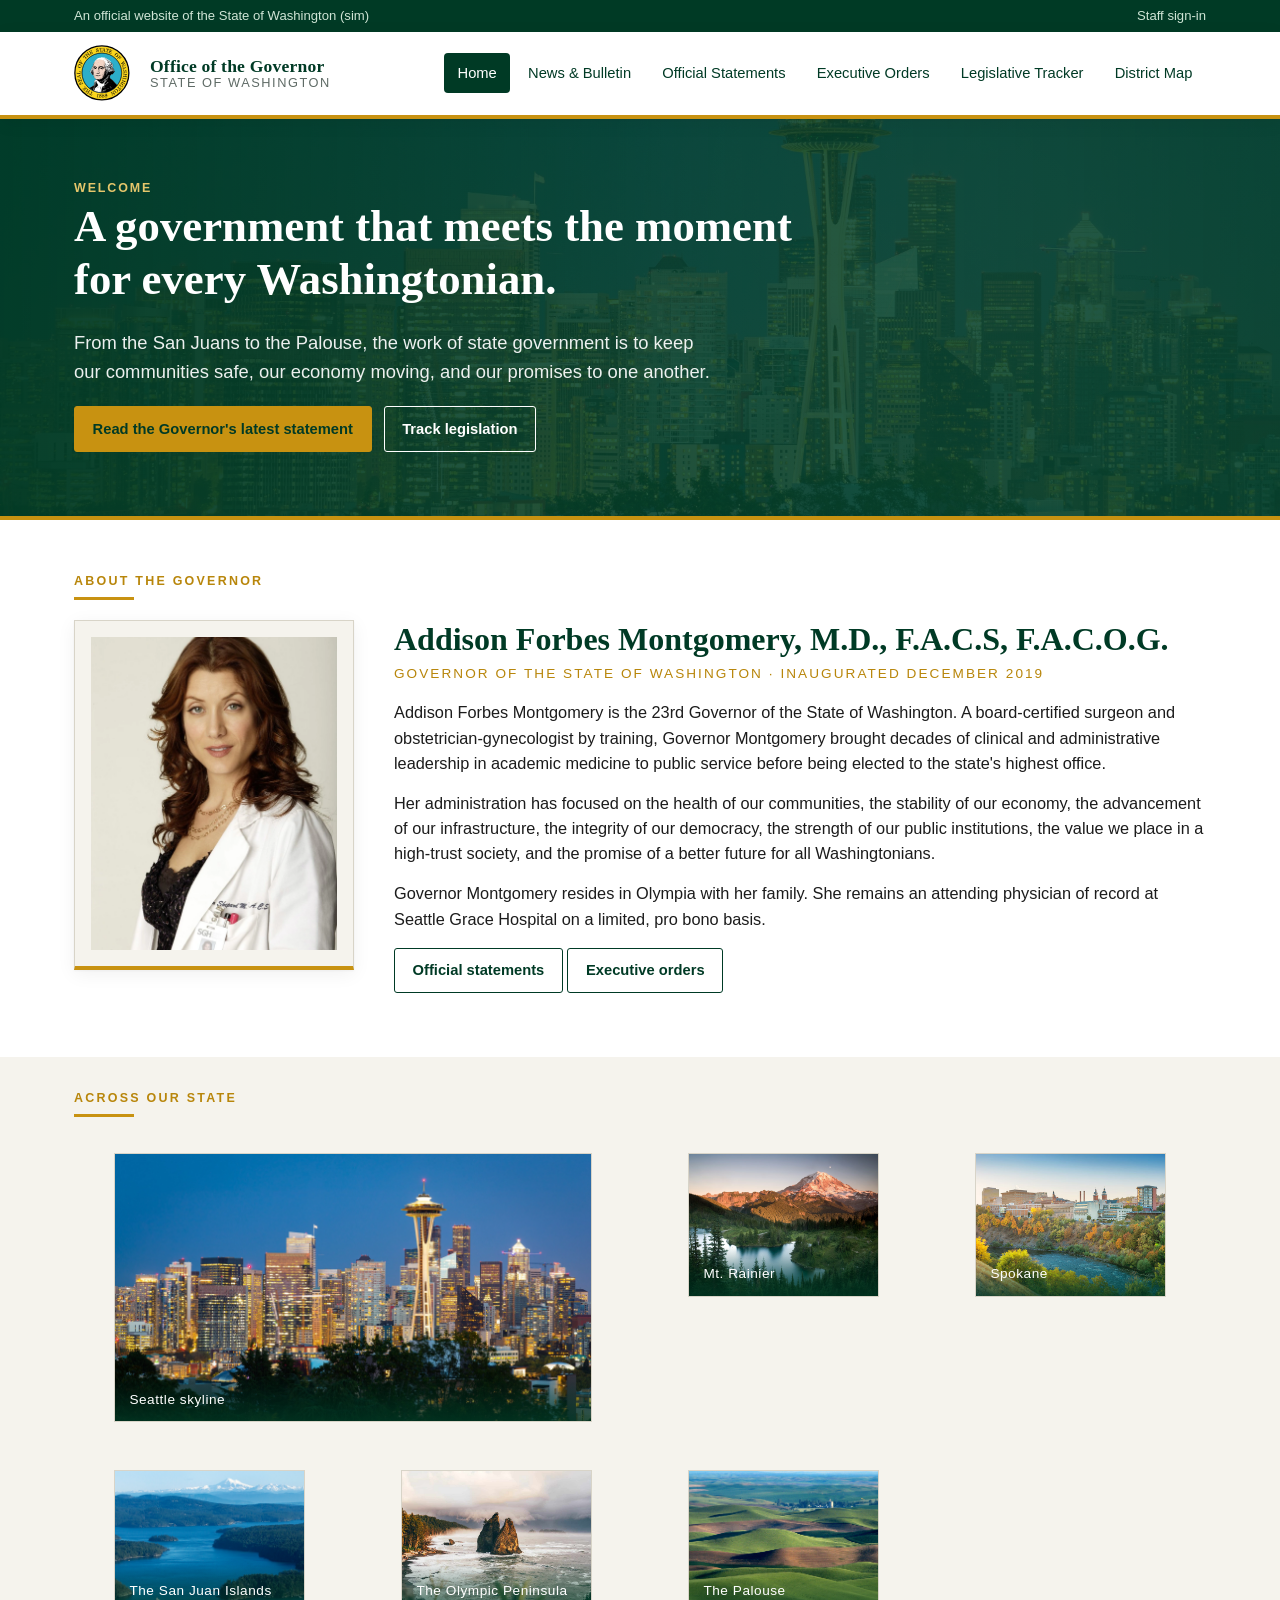
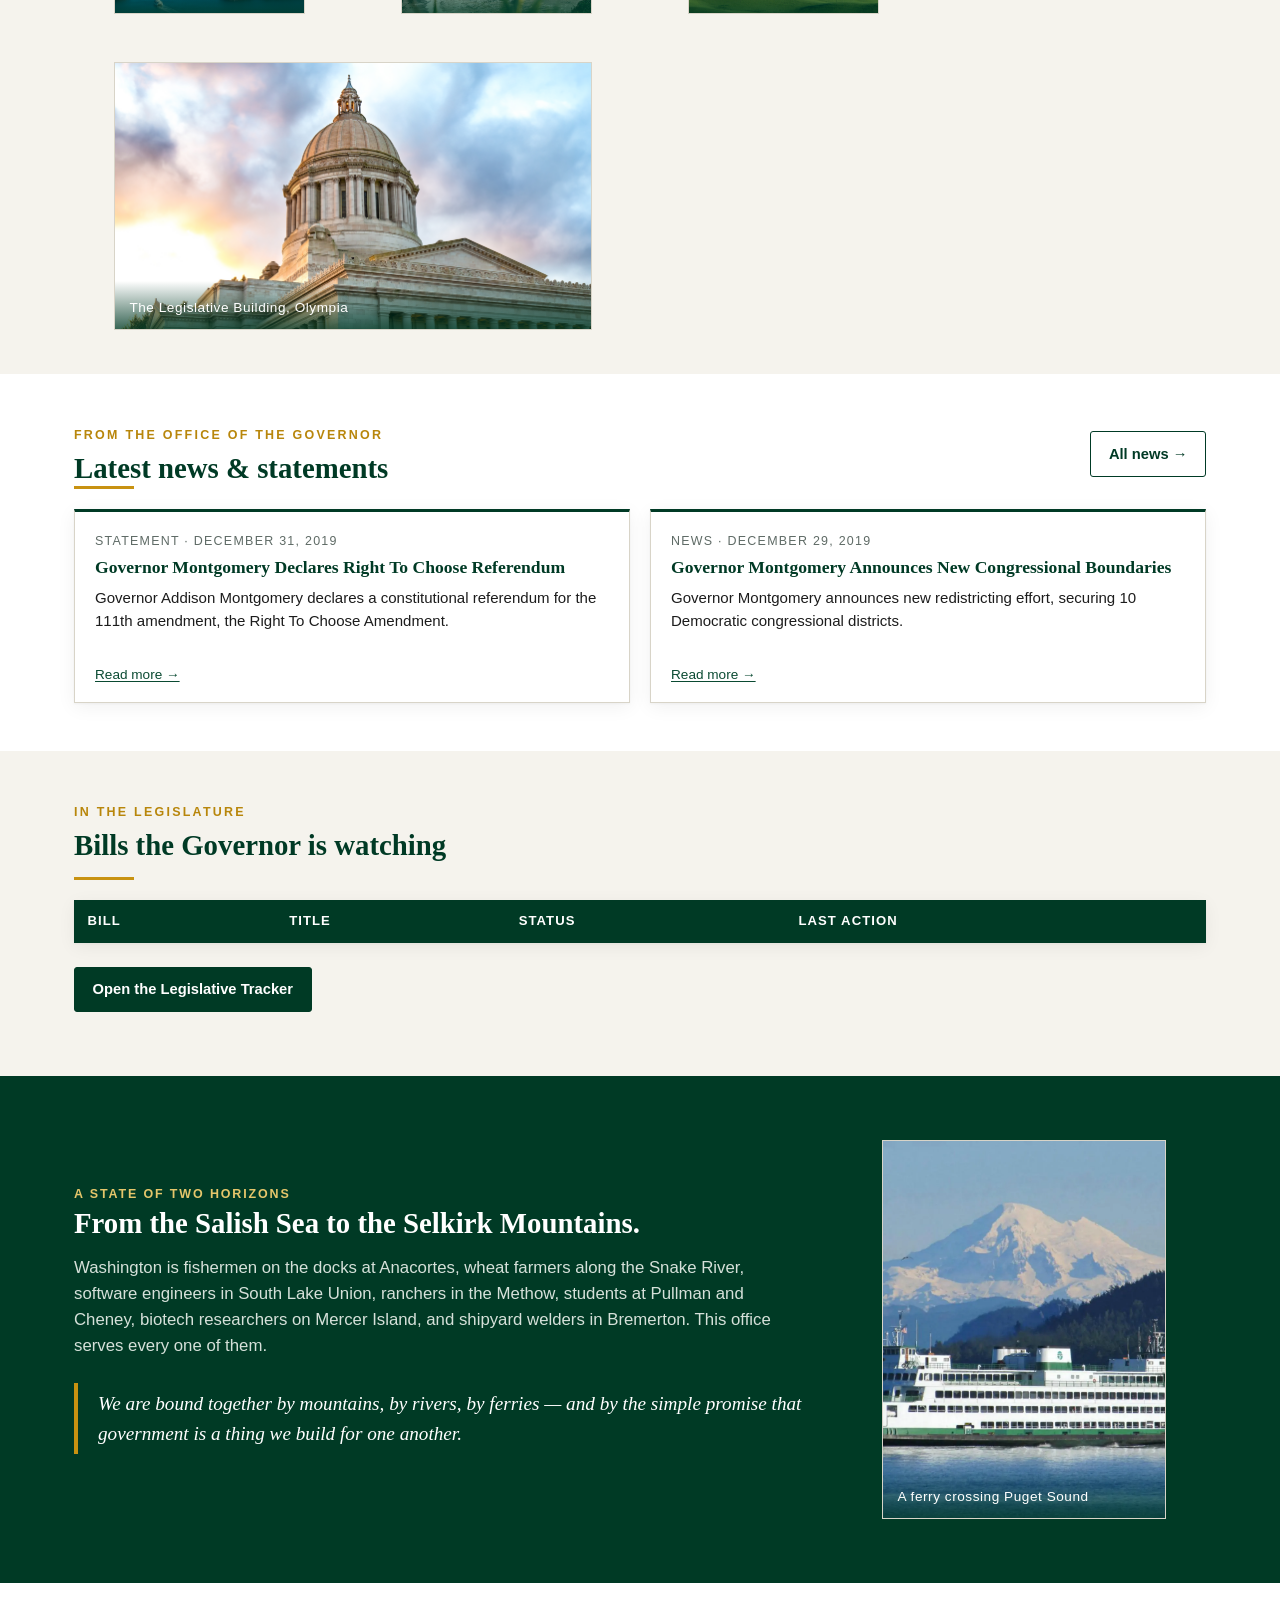
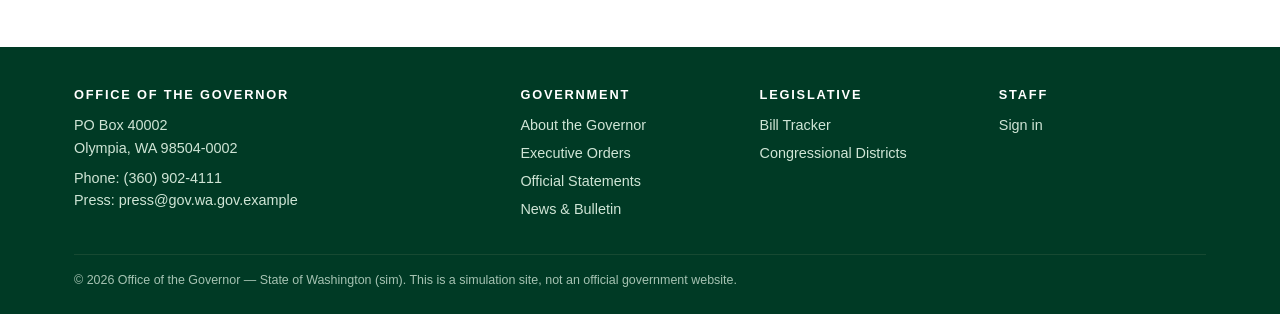
==== index.html @ b560ddc1 "First commit" ====
<!DOCTYPE html>
<html lang="en">
<head>
  <meta charset="UTF-8">
  <meta name="viewport" content="width=device-width, initial-scale=1">
  <title>Office of the Governor — State of Washington</title>
  <link rel="stylesheet" href="css/style.css">
  <link rel="icon" type="image/svg+xml" href="assets/stateseal.svg">
</head>
<body>
  <div id="chrome-header"></div>

  <!-- HERO -->
  <section class="hero">
    <div class="container">
      <span class="kicker" style="color: var(--gold-300);">Welcome</span>
      <h1 id="hero-headline">A government that meets the moment for every Washingtonian.</h1>
      <p class="lede" id="hero-lede">From the San Juans to the Palouse, the work of state government is to keep our communities safe, our economy moving, and our promises to one another.</p>
      <div class="actions">
        <a class="btn gold" id="hero-primary" href="statements.html">Read the Governor's latest statement</a>
        <a class="btn ghost" id="hero-secondary" href="legislation.html" style="color:#fff; border-color:#fff;">Track legislation</a>
      </div>
    </div>
  </section>

  <!-- ABOUT THE GOVERNOR -->
  <section id="about">
    <div class="container">
      <span class="section-eyebrow">About the Governor</span>
      <hr class="gold-rule">
      <div class="governor-card">
        <div class="portrait">
          <!-- Drop a file at /assets/governor-portrait.jpg to populate. -->
          <img src="assets/photos/governor-portrait.jpg" alt="Portrait of the Governor"
               onerror="this.remove(); this.parentNode.insertAdjacentText('beforeend','Portrait placeholder — drop assets/governor-portrait.jpg here');">
        </div>
        <div>
          <h2 class="name" id="gov-name">Governor</h2>
          <div class="role" id="gov-role">Governor of the State of Washington</div>
          <div class="bio" id="gov-bio">
            <p class="skeleton">Loading biography…</p>
          </div>
          <p class="mt-2">
            <a class="btn ghost" href="statements.html">Official statements</a>
            <a class="btn ghost" href="executive-orders.html">Executive orders</a>
          </p>
        </div>
      </div>
    </div>
  </section>

  <section class="alt tight">
    <div class="container">
      <span class="section-eyebrow">Across our State</span>
      <hr class="gold-rule">
      <div class="photo-grid">
        <div data-slot data-src="assets/photos/seattle.webp"  data-label="Seattle skyline" data-class="wide"></div>
        <div data-slot data-src="assets/photos/rainier.jpg"  data-label="Mt. Rainier"></div>
        <div data-slot data-src="assets/photos/spokane.jpg"  data-label="Spokane"></div>
        <div data-slot data-src="assets/photos/sanjuans.jpg" data-label="The San Juan Islands"></div>
        <div data-slot data-src="assets/photos/olympics.jpg" data-label="The Olympic Peninsula"></div>
        <div data-slot data-src="assets/photos/palouse.jpg"  data-label="The Palouse"></div>
        <div data-slot data-src="assets/photos/capitol.jpg"  data-label="The Legislative Building, Olympia" data-class="wide"></div>
      </div>
    </div>
  </section>

  <!-- LATEST FROM THE OFFICE -->
  <section>
    <div class="container">
      <div class="flex between align-center" style="flex-wrap:wrap;">
        <div>
          <span class="section-eyebrow">From the Office of the Governor</span>
          <h2 class="mb-0">Latest news &amp; statements</h2>
        </div>
        <a href="news.html" class="btn ghost">All news →</a>
      </div>
      <hr class="gold-rule">
      <div class="card-grid" id="latest-mix">
        <div class="skeleton">Loading latest items…</div>
      </div>
    </div>
  </section>

  <!-- LEGISLATIVE PRIORITIES SNIPPET -->
  <section class="alt">
    <div class="container">
      <span class="section-eyebrow">In the Legislature</span>
      <h2>Bills the Governor is watching</h2>
      <hr class="gold-rule">
      <div id="legislative-snippet">
        <div class="skeleton">Loading legislation…</div>
      </div>
      <p class="mt-3"><a class="btn" href="legislation.html">Open the Legislative Tracker</a></p>
    </div>
  </section>

  <!-- DEEP-SECTION: connect WA imagery -->
  <section class="deep">
    <div class="container">
      <div style="display:grid; grid-template-columns: 2fr 1fr; gap: 2.5rem; align-items:center;" id="deep-grid">
        <div>
          <span class="kicker" style="color: var(--gold-300);">A state of two horizons</span>
          <h2>From the Salish Sea to the Selkirk Mountains.</h2>
          <p style="font-size:1.05rem; opacity:.92;">
            Washington is fishermen on the docks at Anacortes, wheat farmers along the Snake River,
            software engineers in South Lake Union, ranchers in the Methow, students at Pullman and
            Cheney, biotech researchers on Mercer Island, and shipyard welders in Bremerton. This
            office serves every one of them.
          </p>
          <blockquote class="pull" style="color:#fff; border-color: var(--gold-500);">
            We are bound together by mountains, by rivers, by ferries — and by the simple promise
            that government is a thing we build for one another.
          </blockquote>
        </div>
        <div data-slot data-src="assets/photos/ferry.jpg" data-label="A ferry crossing Puget Sound" data-class="tall"></div>
      </div>
    </div>
  </section>

  <div id="chrome-footer"></div>

  <script src="js/main.js"></script>
  <script src="js/data-loader.js"></script>
  <script>
    renderChrome("home");

    // Mount photo slots
    document.querySelectorAll("[data-slot]").forEach(el => {
      const src = el.getAttribute("data-src");
      const label = el.getAttribute("data-label");
      const cls = el.getAttribute("data-class") || "";
      el.outerHTML = photoSlot({ src, label, className: cls });
    });

    (async () => {
      // Site copy + governor bio
      try {
        const site = await loadData("site");
        document.getElementById("hero-headline").textContent = site.hero.headline;
        document.getElementById("hero-lede").textContent = site.hero.lede;
        document.getElementById("hero-primary").textContent = site.hero.primaryCta.label;
        document.getElementById("hero-primary").href = site.hero.primaryCta.href;
        document.getElementById("hero-secondary").textContent = site.hero.secondaryCta.label;
        document.getElementById("hero-secondary").href = site.hero.secondaryCta.href;

        document.getElementById("gov-name").textContent = site.governor.name;
        document.getElementById("gov-role").textContent =
          `${site.governor.title} · ${site.governor.tenure}`;
        document.getElementById("gov-bio").innerHTML = site.governor.bio
          .map(p => `<p>${escapeHTML(p)}</p>`).join("");

        // Update title
        document.title = `${site.governor.shortName} — Office of the Governor, Washington State`;
      } catch (err) {
        document.getElementById("gov-bio").innerHTML =
          `<p class="muted">Could not load site copy: ${escapeHTML(err.message)}</p>`;
      }

      // Latest mix: 3 newest from news + statements combined
      try {
        const [news, statements] = await Promise.all([
          loadData("news"), loadData("statements")
        ]);
        const mix = sortByDate([
          ...news.map(n => ({ kind: "News",      ...n, href: `news.html#${n.id}` })),
          ...statements.map(s => ({ kind: "Statement", ...s, href: `statements.html#${s.id}` }))
        ]).slice(0, 3);

        document.getElementById("latest-mix").innerHTML = mix.map(item => `
          <article class="card">
            <div class="meta">${escapeHTML(item.kind)} · ${formatDate(item.date)}</div>
            <h3>${escapeHTML(item.title)}</h3>
            <p class="excerpt">${escapeHTML(item.excerpt || item.summary || "")}</p>
            <div class="footer"><a href="${item.href}">Read more →</a></div>
          </article>
        `).join("");
      } catch (err) {
        document.getElementById("latest-mix").innerHTML =
          `<div class="callout danger">Could not load news/statements: ${escapeHTML(err.message)}</div>`;
      }

      // Legislative snippet: top 4 bills
      try {
        const bills = await loadData("bills");
        const top = sortByDate(bills, "lastAction").slice(0, 4);
        const rows = top.map(b => `
          <tr>
            <td><strong><a href="legislation.html#${escapeHTML(b.id)}">${escapeHTML(b.id)}</a></strong></td>
            <td>${escapeHTML(b.title)}</td>
            <td>${statusPill(b.status)}</td>
            <td class="muted">${formatDateShort(b.lastAction)}</td>
          </tr>
        `).join("");
        document.getElementById("legislative-snippet").innerHTML = `
          <table class="data">
            <thead><tr><th>Bill</th><th>Title</th><th>Status</th><th>Last action</th></tr></thead>
            <tbody>${rows}</tbody>
          </table>
        `;
      } catch (err) {
        document.getElementById("legislative-snippet").innerHTML =
          `<div class="callout danger">Could not load legislation: ${escapeHTML(err.message)}</div>`;
      }
    })();
  </script>
</body>
</html>
---- css/style.css ----
/* =========================================================
   Office of the Governor — Washington State (mockup)
   Palette inspired by wa.gov: deep evergreen + gold + cream
   ========================================================= */

:root {
  --green-900: #003a25;
  --green-800: #0a4a32;
  --green-700: #1d6048;
  --green-500: #5b8c5a;
  --gold-600:  #b8860b;
  --gold-500:  #c89211;
  --gold-300:  #e5c66b;
  --cream:     #f5f3ed;
  --paper:     #fbfaf6;
  --ink:       #1c1c1c;
  --muted:     #5f6b66;
  --line:      #d8d4c8;
  --danger:    #8b1e1e;
  --info:      #2b5d8a;
  --shadow:    0 1px 2px rgba(0,0,0,.04), 0 4px 18px rgba(0,0,0,.06);
  --serif: "Georgia", "Times New Roman", "Cambria", serif;
  --sans:  "Helvetica Neue", "Helvetica", "Arial", "Segoe UI", system-ui, sans-serif;
}

* { box-sizing: border-box; }

html, body {
  margin: 0;
  padding: 0;
  font-family: var(--sans);
  color: var(--ink);
  background: #fff;
  line-height: 1.55;
  font-size: 16px;
}

a { color: var(--green-800); text-decoration: underline; text-underline-offset: 2px; }
a:hover { color: var(--gold-600); }

img { max-width: 100%; display: block; }

h1, h2, h3, h4 {
  font-family: var(--serif);
  color: var(--green-900);
  margin: 0 0 .5em;
  line-height: 1.2;
  font-weight: 600;
}
h1 { font-size: 2.4rem; }
h2 { font-size: 1.8rem; }
h3 { font-size: 1.25rem; }

p { margin: 0 0 1em; }

/* ---------- Top utility / nav bar ---------- */

.utility-bar {
  background: var(--green-900);
  color: #cfe5d6;
  font-size: .82rem;
  padding: .35rem 0;
}
.utility-bar .container { display: flex; justify-content: space-between; gap: 1rem; }
.utility-bar a { color: #cfe5d6; text-decoration: none; }
.utility-bar a:hover { color: var(--gold-300); }

.site-header {
  background: #fff;
  border-bottom: 4px solid var(--gold-500);
  box-shadow: var(--shadow);
  position: sticky;
  top: 0;
  z-index: 50;
}

.site-header .container {
  display: flex;
  align-items: center;
  gap: 1.25rem;
  padding: .85rem 1.5rem;
}

.site-header .seal {
  width: 56px;
  height: 56px;
  flex-shrink: 0;
}
.site-header .seal img,
.site-header .seal svg { width: 100%; height: 100%; }

.site-header .titles { line-height: 1.15; }
.site-header .titles .top {
  font-family: var(--serif);
  font-size: 1.1rem;
  color: var(--green-900);
  font-weight: 600;
  letter-spacing: .01em;
}
.site-header .titles .sub {
  font-size: .8rem;
  color: var(--muted);
  text-transform: uppercase;
  letter-spacing: .12em;
}

.site-nav {
  margin-left: auto;
  display: flex;
  gap: .25rem;
  flex-wrap: wrap;
}
.site-nav a {
  text-decoration: none;
  color: var(--green-900);
  font-size: .92rem;
  padding: .55rem .85rem;
  border-radius: 4px;
  font-weight: 500;
}
.site-nav a:hover { background: var(--cream); }
.site-nav a.active {
  background: var(--green-900);
  color: #fff;
}

/* ---------- Containers ---------- */

.container { max-width: 1180px; margin: 0 auto; padding: 0 1.5rem; }
.narrow { max-width: 820px; margin: 0 auto; padding: 0 1.5rem; }

section { padding: 3rem 0; }
section.tight { padding: 1.75rem 0; }
section.alt { background: var(--cream); }
section.deep { background: var(--green-900); color: #e8efe9; }
section.deep h1, section.deep h2, section.deep h3 { color: #fff; }
section.deep a { color: var(--gold-300); }

.section-eyebrow {
  display: inline-block;
  font-size: .78rem;
  letter-spacing: .18em;
  text-transform: uppercase;
  color: var(--gold-600);
  margin-bottom: .35rem;
  font-weight: 600;
}

.divider {
  border: 0;
  border-top: 1px solid var(--line);
  margin: 1.5rem 0;
}
.gold-rule {
  border: 0;
  border-top: 3px solid var(--gold-500);
  width: 60px;
  margin: 0 0 1.25rem;
}

/* ---------- Buttons ---------- */

.btn {
  display: inline-block;
  background: var(--green-900);
  color: #fff;
  padding: .65rem 1.1rem;
  border-radius: 3px;
  text-decoration: none;
  font-weight: 600;
  font-size: .92rem;
  border: 1px solid var(--green-900);
  cursor: pointer;
  transition: background .15s, border-color .15s;
}
.btn:hover { background: var(--green-700); border-color: var(--green-700); color: #fff; }
.btn.gold { background: var(--gold-500); border-color: var(--gold-500); color: var(--green-900); }
.btn.gold:hover { background: var(--gold-600); border-color: var(--gold-600); color: #fff; }
.btn.ghost { background: transparent; color: var(--green-900); }
.btn.ghost:hover { background: var(--cream); color: var(--green-900); }
.btn.danger { background: var(--danger); border-color: var(--danger); }
.btn.sm { padding: .35rem .7rem; font-size: .8rem; }

/* ---------- Hero ---------- */

.hero {
  position: relative;
  background: linear-gradient(135deg, var(--green-900) 0%, var(--green-700) 100%);
  color: #fff;
  padding: 3.5rem 0 4rem;
  border-bottom: 4px solid var(--gold-500);
  overflow: hidden;
}
.hero::before {
  content: "";
  position: absolute;
  inset: 0;
  z-index: 0;
  background-image: url("../assets/photos/seattle.webp");
  background-position: center 42%;
  background-size: cover;
  opacity: .32;
  filter: saturate(.9) contrast(1.05);
  pointer-events: none;
}
.hero::after {
  content: "";
  position: absolute;
  inset: 0;
  z-index: 0;
  background-image:
    linear-gradient(90deg, rgba(0,58,37,.88) 0%, rgba(0,58,37,.58) 52%, rgba(0,58,37,.72) 100%),
    radial-gradient(circle at 80% 20%, rgba(255,255,255,.05) 0%, transparent 40%),
    radial-gradient(circle at 10% 80%, rgba(200,146,17,.08) 0%, transparent 50%);
  pointer-events: none;
}
.hero .container { position: relative; z-index: 1; }
.hero h1 { color: #fff; font-size: 2.8rem; max-width: 740px; }
.hero .lede { font-size: 1.15rem; max-width: 640px; opacity: .92; }
.hero .actions { margin-top: 1.25rem; display: flex; gap: .75rem; flex-wrap: wrap; }

/* ---------- About the Governor ---------- */

.governor-card {
  display: grid;
  grid-template-columns: 280px 1fr;
  gap: 2.5rem;
  align-items: start;
}
.governor-card .portrait {
  width: 100%;
  aspect-ratio: 4 / 5;
  background: var(--cream);
  border: 1px solid var(--line);
  border-bottom: 4px solid var(--gold-500);
  box-shadow: var(--shadow);
  display: flex;
  align-items: center;
  justify-content: center;
  color: var(--muted);
  font-size: .85rem;
  text-align: center;
  padding: 1rem;
  overflow: hidden;
  position: relative;
}
.governor-card .portrait img {
  width: 100%;
  height: 100%;
  object-fit: cover;
}
.governor-card .name {
  font-family: var(--serif);
  font-size: 2rem;
  color: var(--green-900);
  margin: 0 0 .15em;
}
.governor-card .role {
  font-size: .85rem;
  letter-spacing: .15em;
  text-transform: uppercase;
  color: var(--gold-600);
  margin-bottom: 1rem;
}
.governor-card .bio { font-size: 1.02rem; color: var(--ink); }
.governor-card .bio p { margin-bottom: .9em; }

@media (max-width: 720px) {
  .governor-card { grid-template-columns: 1fr; gap: 1.5rem; }
  .governor-card .portrait { max-width: 280px; }
}

/* ---------- Photo grid (WA-themed slots) ---------- */

.photo-grid {
  display: grid;
  grid-template-columns: repeat(auto-fit, minmax(220px, 1fr));
  gap: 1rem;
}
.photo-slot {
  aspect-ratio: 4 / 3;
  background: var(--cream);
  border: 1px solid var(--line);
  position: relative;
  overflow: hidden;
  display: flex;
  align-items: flex-end;
  background-image:
    linear-gradient(135deg, rgba(0,58,37,.04) 0%, rgba(200,146,17,.04) 100%);
}
.photo-slot.tall { aspect-ratio: 3 / 4; }
.photo-slot.wide { aspect-ratio: 16 / 9; grid-column: span 2; }
@media (max-width: 720px) { .photo-slot.wide { grid-column: span 1; } }

.photo-slot img {
  position: absolute; inset: 0;
  width: 100%; height: 100%;
  object-fit: cover;
}
.photo-slot .label {
  position: relative;
  z-index: 1;
  background: linear-gradient(transparent, rgba(0,58,37,.78));
  color: #fff;
  width: 100%;
  padding: 1rem .9rem .7rem;
  font-size: .85rem;
  letter-spacing: .04em;
}
.photo-slot:not(:has(img)) .label {
  background: none;
  color: var(--muted);
  position: absolute;
  inset: 0;
  display: flex;
  align-items: center;
  justify-content: center;
  text-align: center;
  font-style: italic;
  font-family: var(--serif);
}

/* ---------- Cards / lists ---------- */

.card-grid {
  display: grid;
  grid-template-columns: repeat(auto-fit, minmax(280px, 1fr));
  gap: 1.25rem;
}
.card {
  background: #fff;
  border: 1px solid var(--line);
  border-top: 3px solid var(--green-900);
  padding: 1.25rem 1.25rem 1.1rem;
  box-shadow: var(--shadow);
  display: flex;
  flex-direction: column;
}
.card .meta {
  font-size: .78rem;
  text-transform: uppercase;
  letter-spacing: .1em;
  color: var(--muted);
  margin-bottom: .35rem;
}
.card h3 { margin: 0 0 .5rem; font-size: 1.1rem; }
.card .excerpt { color: var(--ink); font-size: .94rem; flex-grow: 1; }
.card .footer { margin-top: 1rem; font-size: .85rem; }

/* ---------- Tables ---------- */

table.data {
  width: 100%;
  border-collapse: collapse;
  font-size: .94rem;
  background: #fff;
  box-shadow: var(--shadow);
}
table.data th {
  background: var(--green-900);
  color: #fff;
  text-align: left;
  padding: .7rem .85rem;
  font-weight: 600;
  font-size: .82rem;
  letter-spacing: .08em;
  text-transform: uppercase;
}
table.data td {
  padding: .75rem .85rem;
  border-bottom: 1px solid var(--line);
  vertical-align: top;
}
table.data tr:nth-child(even) td { background: var(--paper); }
table.data tr:hover td { background: #f1ede0; }

/* ---------- Status pills ---------- */

.pill {
  display: inline-block;
  font-size: .72rem;
  letter-spacing: .08em;
  text-transform: uppercase;
  font-weight: 600;
  padding: .2rem .55rem;
  border-radius: 999px;
  background: var(--cream);
  color: var(--green-900);
  border: 1px solid var(--line);
}
.pill.green   { background: #e2efe2; color: var(--green-800); border-color: #b9d4ba; }
.pill.gold    { background: #fbf0d2; color: #7a5b06;          border-color: #e5c66b; }
.pill.red     { background: #f8e2e2; color: var(--danger);    border-color: #e3b8b8; }
.pill.blue    { background: #e0ebf5; color: var(--info);      border-color: #b9cee2; }
.pill.gray    { background: #ececec; color: #555;             border-color: #ccc; }

/* ---------- Filter bar ---------- */

.filter-bar {
  display: flex;
  gap: .65rem;
  flex-wrap: wrap;
  align-items: end;
  margin-bottom: 1.25rem;
  padding: 1rem;
  background: var(--paper);
  border: 1px solid var(--line);
}
.filter-bar label {
  display: flex;
  flex-direction: column;
  font-size: .78rem;
  text-transform: uppercase;
  letter-spacing: .08em;
  color: var(--muted);
  font-weight: 600;
  gap: .25rem;
}
.filter-bar input,
.filter-bar select {
  padding: .45rem .55rem;
  border: 1px solid var(--line);
  background: #fff;
  font-family: inherit;
  font-size: .94rem;
  min-width: 180px;
  border-radius: 2px;
}
.filter-bar .grow { flex-grow: 1; }
.filter-bar .grow input { width: 100%; min-width: 0; }

/* ---------- Forms (admin) ---------- */

.form-card {
  background: #fff;
  border: 1px solid var(--line);
  border-top: 3px solid var(--gold-500);
  padding: 1.5rem;
  box-shadow: var(--shadow);
}
.form-row {
  display: grid;
  grid-template-columns: 180px 1fr;
  gap: 1rem;
  align-items: start;
  margin-bottom: 1rem;
}
.form-row label {
  font-weight: 600;
  font-size: .92rem;
  padding-top: .4rem;
  color: var(--green-900);
}
.form-row input,
.form-row select,
.form-row textarea {
  width: 100%;
  padding: .55rem .65rem;
  border: 1px solid var(--line);
  font-family: inherit;
  font-size: .95rem;
  background: var(--paper);
  border-radius: 2px;
}
.form-row textarea { min-height: 140px; resize: vertical; font-family: var(--serif); }
.form-row .hint { color: var(--muted); font-size: .82rem; margin-top: .3rem; }
@media (max-width: 720px) {
  .form-row { grid-template-columns: 1fr; gap: .35rem; }
  .form-row label { padding-top: 0; }
}

.callout {
  background: #fbf6e6;
  border: 1px solid var(--gold-300);
  padding: 1rem 1.1rem;
  font-size: .92rem;
  margin-bottom: 1.25rem;
  border-left: 4px solid var(--gold-500);
}
.callout.danger {
  background: #fbeeee;
  border-color: #d8b9b9;
  border-left-color: var(--danger);
}
.callout.info {
  background: #eaf2f8;
  border-color: #b9cee2;
  border-left-color: var(--info);
}

/* ---------- Footer ---------- */

footer.site {
  background: var(--green-900);
  color: #cfe5d6;
  padding: 2.5rem 0 1.5rem;
  font-size: .9rem;
  margin-top: 4rem;
}
footer.site h4 {
  color: #fff;
  font-family: var(--sans);
  font-size: .8rem;
  letter-spacing: .14em;
  text-transform: uppercase;
  margin: 0 0 .75rem;
}
footer.site a { color: #cfe5d6; text-decoration: none; }
footer.site a:hover { color: var(--gold-300); }
footer.site .cols {
  display: grid;
  grid-template-columns: 2fr repeat(3, 1fr);
  gap: 2rem;
  margin-bottom: 1.75rem;
}
@media (max-width: 720px) {
  footer.site .cols { grid-template-columns: 1fr; gap: 1.25rem; }
}
footer.site .meta {
  border-top: 1px solid #1d4d36;
  padding-top: 1rem;
  font-size: .78rem;
  opacity: .8;
}
footer.site ul { list-style: none; padding: 0; margin: 0; }
footer.site ul li { margin-bottom: .35rem; }

/* ---------- Map page ---------- */

#map {
  height: 620px;
  width: 100%;
  background: var(--cream);
  border: 1px solid var(--line);
}
.map-layout {
  display: grid;
  grid-template-columns: 1fr 320px;
  gap: 1.25rem;
}
@media (max-width: 900px) { .map-layout { grid-template-columns: 1fr; } }
.map-side {
  background: #fff;
  border: 1px solid var(--line);
  padding: 1.25rem;
  box-shadow: var(--shadow);
  font-size: .92rem;
  max-height: 620px;
  overflow-y: auto;
}
.map-side h3 { margin-top: 0; font-size: 1.05rem; }
.legend {
  display: flex;
  flex-direction: column;
  gap: .35rem;
  font-size: .85rem;
}
.legend .swatch {
  display: inline-block;
  width: 14px; height: 14px;
  margin-right: .55rem;
  vertical-align: middle;
  border: 1px solid rgba(0,0,0,.2);
}

/* ---------- Statement / letterhead ---------- */

.letterhead {
  max-width: 800px;
  margin: 2rem auto;
  background: #fff;
  border: 1px solid var(--line);
  padding: 3rem 3.5rem;
  font-family: var(--serif);
  color: var(--ink);
  box-shadow: var(--shadow);
  position: relative;
}
.letterhead-header {
  text-align: center;
  border-bottom: 3px double var(--green-900);
  padding-bottom: 1.25rem;
  margin-bottom: 2rem;
}
.letterhead-header .seal-lg {
  width: 110px;
  height: 110px;
  margin: 0 auto .75rem;
}
.letterhead-header .office {
  font-size: 1.15rem;
  letter-spacing: .14em;
  text-transform: uppercase;
  color: var(--green-900);
  font-weight: 600;
}
.letterhead-header .state {
  font-size: .85rem;
  letter-spacing: .2em;
  text-transform: uppercase;
  color: var(--gold-600);
  margin-top: .2rem;
}
.letterhead .stmt-meta {
  font-size: .85rem;
  color: var(--muted);
  margin-bottom: 1.5rem;
  font-family: var(--sans);
  letter-spacing: .04em;
  text-transform: uppercase;
}
.letterhead h1.stmt-title {
  font-size: 1.6rem;
  text-align: center;
  margin-bottom: 1.75rem;
  color: var(--green-900);
}
.letterhead .stmt-body {
  font-size: 1.05rem;
  line-height: 1.75;
  text-align: justify;
}
.letterhead .stmt-body p { margin-bottom: 1.1em; }
.letterhead .signature-block {
  margin-top: 2.5rem;
  font-family: var(--serif);
}
.letterhead .signature-block .sig-img {
  max-height: 80px;
  max-width: 280px;
  margin-bottom: .25rem;
}
.letterhead .signature-block .sig-img-placeholder {
  height: 70px;
  width: 240px;
  border-bottom: 1px solid var(--ink);
  display: flex;
  align-items: end;
  color: var(--muted);
  font-size: .8rem;
  font-family: var(--sans);
  font-style: italic;
}
.letterhead .signature-block .sig-name { font-weight: 600; font-size: 1.05rem; }
.letterhead .signature-block .sig-title { font-size: .92rem; color: var(--muted); }

@media print {
  body * { visibility: hidden; }
  .letterhead, .letterhead * { visibility: visible; }
  .letterhead { box-shadow: none; border: 0; margin: 0; padding: 1.5rem 2rem; }
  .no-print { display: none !important; }
}

/* ---------- Misc utilities ---------- */

.muted { color: var(--muted); }
.center { text-align: center; }
.right { text-align: right; }
.mt-0 { margin-top: 0; }
.mt-1 { margin-top: .5rem; }
.mt-2 { margin-top: 1rem; }
.mt-3 { margin-top: 1.5rem; }
.mb-0 { margin-bottom: 0; }
.mb-2 { margin-bottom: 1rem; }
.flex { display: flex; gap: .75rem; }
.flex-wrap { flex-wrap: wrap; }
.between { justify-content: space-between; }
.align-center { align-items: center; }
.tag-row { display: flex; gap: .35rem; flex-wrap: wrap; }
.kicker {
  font-size: .78rem;
  text-transform: uppercase;
  letter-spacing: .15em;
  color: var(--gold-600);
  font-weight: 600;
}

/* Quote / pull */
blockquote.pull {
  border-left: 4px solid var(--gold-500);
  padding: .35rem 0 .35rem 1.25rem;
  margin: 1.5rem 0;
  font-family: var(--serif);
  font-size: 1.2rem;
  color: var(--green-900);
  font-style: italic;
}

/* Skeleton loader */
.skeleton { color: var(--muted); font-style: italic; padding: 1rem 0; }
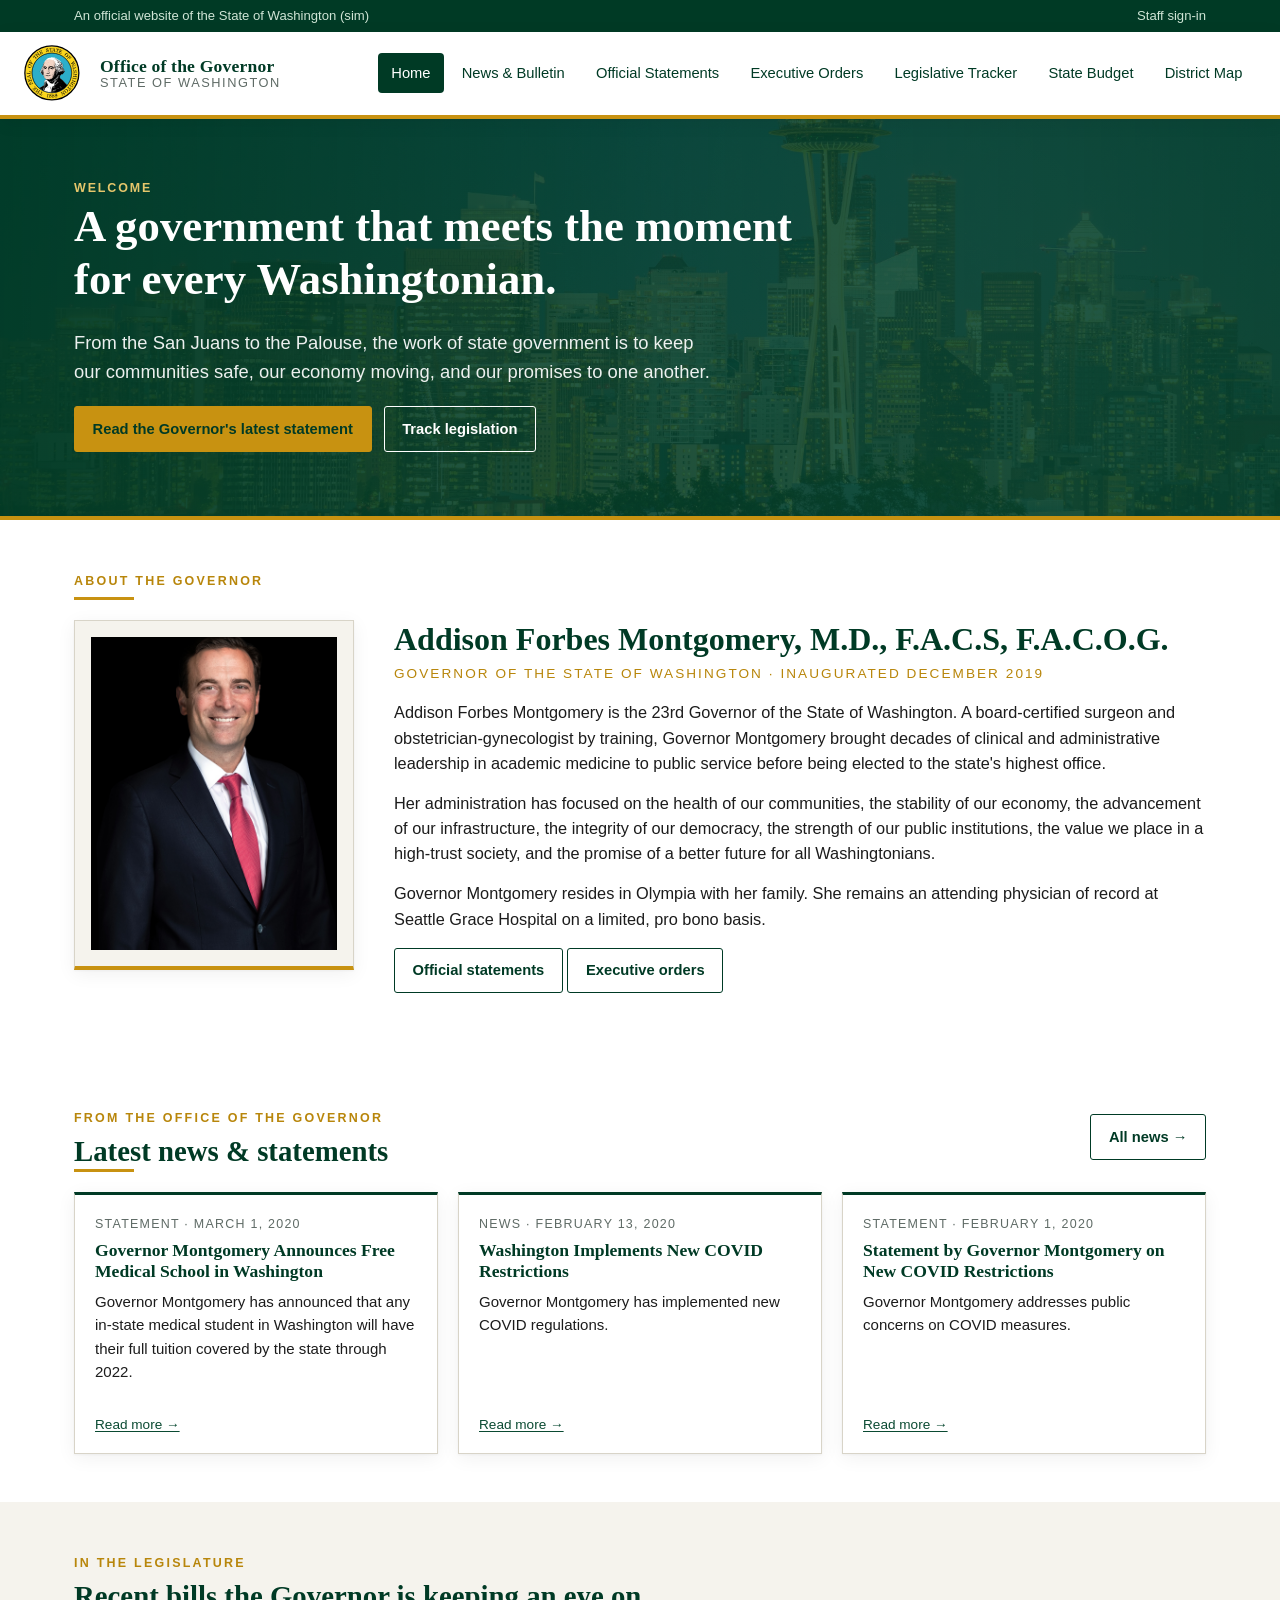
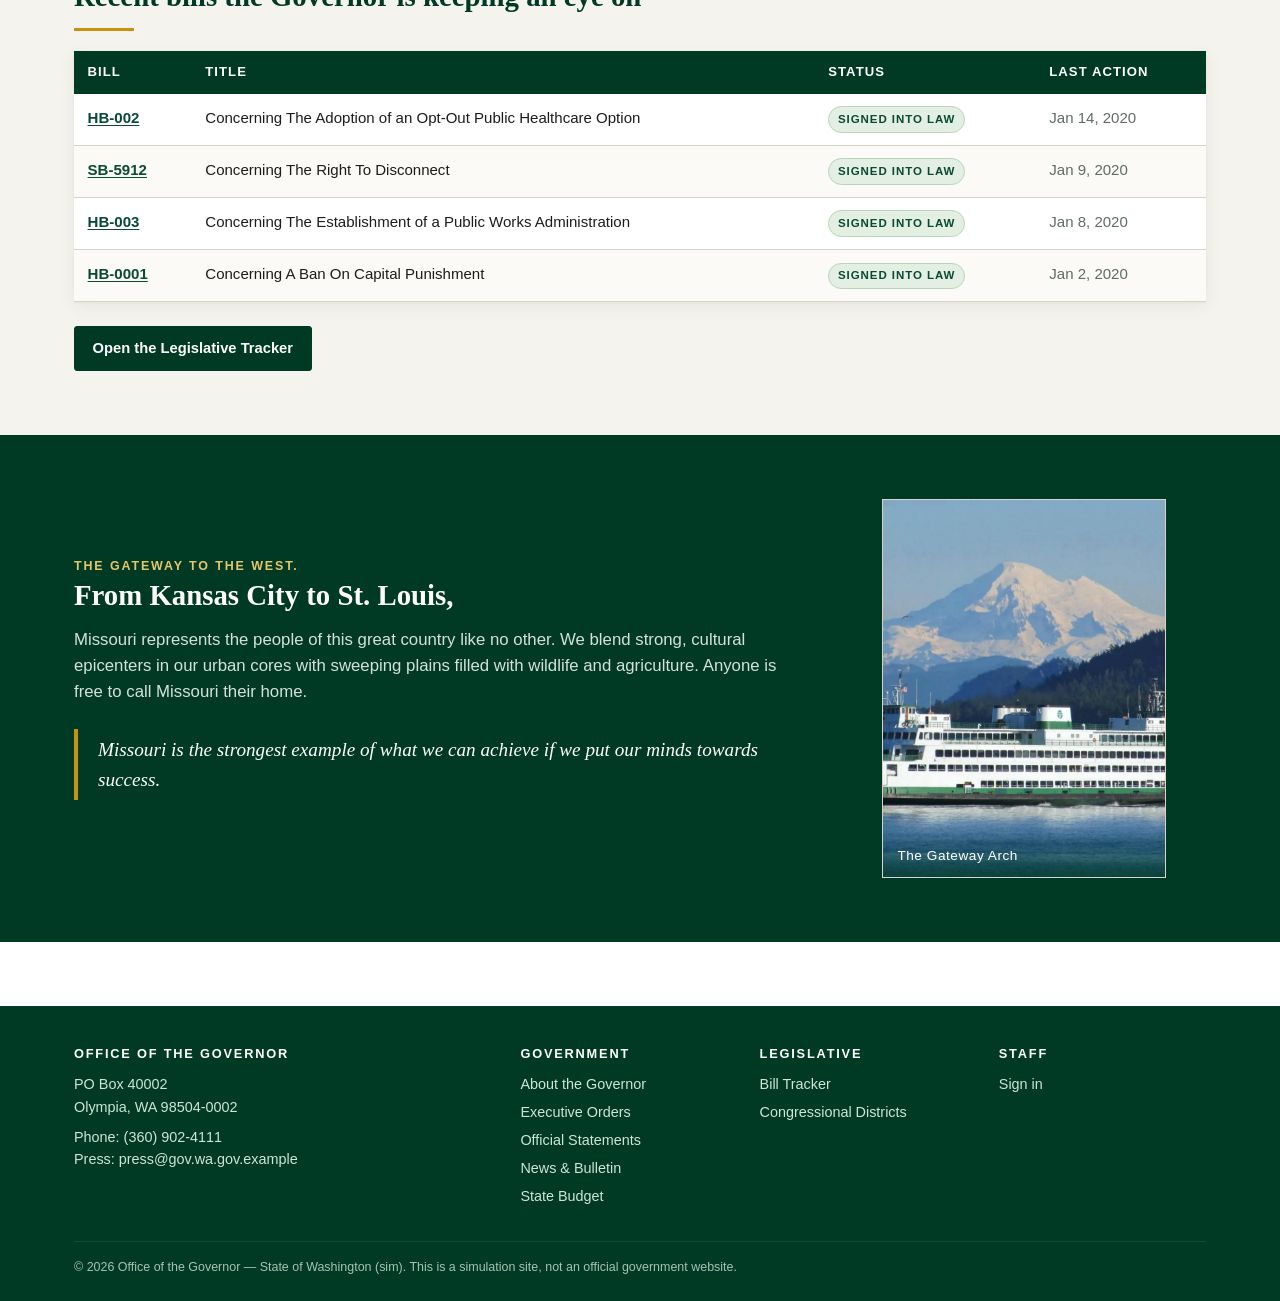
==== commit 643eadf3: "Update index.html" ====
--- a/index.html
+++ b/index.html
@@ -3,7 +3,7 @@
 <head>
   <meta charset="UTF-8">
   <meta name="viewport" content="width=device-width, initial-scale=1">
-  <title>Office of the Governor — State of Washington</title>
+  <title>Office of the Governor of Missouri</title>
   <link rel="stylesheet" href="css/style.css">
   <link rel="icon" type="image/svg+xml" href="assets/stateseal.svg">
 </head>
@@ -14,10 +14,10 @@
   <section class="hero">
     <div class="container">
       <span class="kicker" style="color: var(--gold-300);">Welcome</span>
-      <h1 id="hero-headline">A government that meets the moment for every Washingtonian.</h1>
-      <p class="lede" id="hero-lede">From the San Juans to the Palouse, the work of state government is to keep our communities safe, our economy moving, and our promises to one another.</p>
+      <h1 id="hero-headline">Welcome To The "Show Me" State.</h1>
+      <p class="lede" id="hero-lede">Missouri is home to millions of proud, hardworking Americans. Governor Greico is working every day to make their life easier.</p>
       <div class="actions">
-        <a class="btn gold" id="hero-primary" href="statements.html">Read the Governor's latest statement</a>
+        <a class="btn gold" id="hero-primary" href="executive-orders.html">See the Governor's last orders</a>
         <a class="btn ghost" id="hero-secondary" href="legislation.html" style="color:#fff; border-color:#fff;">Track legislation</a>
       </div>
     </div>
@@ -36,7 +36,7 @@
         </div>
         <div>
           <h2 class="name" id="gov-name">Governor</h2>
-          <div class="role" id="gov-role">Governor of the State of Washington</div>
+          <div class="role" id="gov-role">Governor of the State of Missouri</div>
           <div class="bio" id="gov-bio">
             <p class="skeleton">Loading biography…</p>
           </div>
@@ -45,22 +45,6 @@
             <a class="btn ghost" href="executive-orders.html">Executive orders</a>
           </p>
         </div>
-      </div>
-    </div>
-  </section>
-
-  <section class="alt tight">
-    <div class="container">
-      <span class="section-eyebrow">Across our State</span>
-      <hr class="gold-rule">
-      <div class="photo-grid">
-        <div data-slot data-src="assets/photos/seattle.webp"  data-label="Seattle skyline" data-class="wide"></div>
-        <div data-slot data-src="assets/photos/rainier.jpg"  data-label="Mt. Rainier"></div>
-        <div data-slot data-src="assets/photos/spokane.jpg"  data-label="Spokane"></div>
-        <div data-slot data-src="assets/photos/sanjuans.jpg" data-label="The San Juan Islands"></div>
-        <div data-slot data-src="assets/photos/olympics.jpg" data-label="The Olympic Peninsula"></div>
-        <div data-slot data-src="assets/photos/palouse.jpg"  data-label="The Palouse"></div>
-        <div data-slot data-src="assets/photos/capitol.jpg"  data-label="The Legislative Building, Olympia" data-class="wide"></div>
       </div>
     </div>
   </section>
@@ -86,7 +70,7 @@
   <section class="alt">
     <div class="container">
       <span class="section-eyebrow">In the Legislature</span>
-      <h2>Bills the Governor is watching</h2>
+      <h2>Recent bills the Governor is keeping an eye on</h2>
       <hr class="gold-rule">
       <div id="legislative-snippet">
         <div class="skeleton">Loading legislation…</div>
@@ -95,25 +79,23 @@
     </div>
   </section>
 
-  <!-- DEEP-SECTION: connect WA imagery -->
   <section class="deep">
     <div class="container">
       <div style="display:grid; grid-template-columns: 2fr 1fr; gap: 2.5rem; align-items:center;" id="deep-grid">
         <div>
-          <span class="kicker" style="color: var(--gold-300);">A state of two horizons</span>
-          <h2>From the Salish Sea to the Selkirk Mountains.</h2>
+          <span class="kicker" style="color: var(--gold-300);">The Gateway To The West.</span>
+          <h2>From Kansas City to St. Louis,</h2>
           <p style="font-size:1.05rem; opacity:.92;">
-            Washington is fishermen on the docks at Anacortes, wheat farmers along the Snake River,
-            software engineers in South Lake Union, ranchers in the Methow, students at Pullman and
-            Cheney, biotech researchers on Mercer Island, and shipyard welders in Bremerton. This
-            office serves every one of them.
+            Missouri represents the people of this great country like no other. We blend strong, cultural epicenters in our
+            urban cores with sweeping plains filled with wildlife and agriculture. Anyone is free to call Missouri their
+            home.
           </p>
           <blockquote class="pull" style="color:#fff; border-color: var(--gold-500);">
-            We are bound together by mountains, by rivers, by ferries — and by the simple promise
-            that government is a thing we build for one another.
+            Missouri is the strongest example of what we can achieve if we put our minds
+            towards success.
           </blockquote>
         </div>
-        <div data-slot data-src="assets/photos/ferry.jpg" data-label="A ferry crossing Puget Sound" data-class="tall"></div>
+        <div data-slot data-src="assets/photos/ferry.jpg" data-label="The Gateway Arch" data-class="tall"></div>
       </div>
     </div>
   </section>
@@ -151,7 +133,7 @@
           .map(p => `<p>${escapeHTML(p)}</p>`).join("");
 
         // Update title
-        document.title = `${site.governor.shortName} — Office of the Governor, Washington State`;
+        document.title = `${site.governor.shortName} — Office of the Governor, State of Missouri`;
       } catch (err) {
         document.getElementById("gov-bio").innerHTML =
           `<p class="muted">Could not load site copy: ${escapeHTML(err.message)}</p>`;
--- a/css/style.css
+++ b/css/style.css
@@ -78,6 +78,7 @@
   display: flex;
   align-items: center;
   gap: 1.25rem;
+  max-width: 1440px;
   padding: .85rem 1.5rem;
 }
 
@@ -109,6 +110,7 @@
   display: flex;
   gap: .25rem;
   flex-wrap: wrap;
+  justify-content: flex-end;
 }
 .site-nav a {
   text-decoration: none;
@@ -117,6 +119,7 @@
   padding: .55rem .85rem;
   border-radius: 4px;
   font-weight: 500;
+  white-space: nowrap;
 }
 .site-nav a:hover { background: var(--cream); }
 .site-nav a.active {
@@ -486,6 +489,41 @@
   background: #eaf2f8;
   border-color: #b9cee2;
   border-left-color: var(--info);
+}
+
+/* ---------- Budget embed ---------- */
+
+.budget-toolbar {
+  display: flex;
+  align-items: end;
+  justify-content: space-between;
+  gap: 1rem;
+  margin-bottom: 1rem;
+}
+.budget-frame-wrap {
+  min-height: 620px;
+  background: #fff;
+  border: 1px solid var(--line);
+  border-top: 3px solid var(--green-900);
+  box-shadow: var(--shadow);
+  overflow: hidden;
+}
+.budget-frame-wrap iframe {
+  width: 100%;
+  height: 72vh;
+  min-height: 620px;
+  border: 0;
+  display: block;
+}
+@media (max-width: 720px) {
+  .budget-toolbar {
+    align-items: start;
+    flex-direction: column;
+  }
+  .budget-frame-wrap,
+  .budget-frame-wrap iframe {
+    min-height: 520px;
+  }
 }
 
 /* ---------- Footer ---------- */
